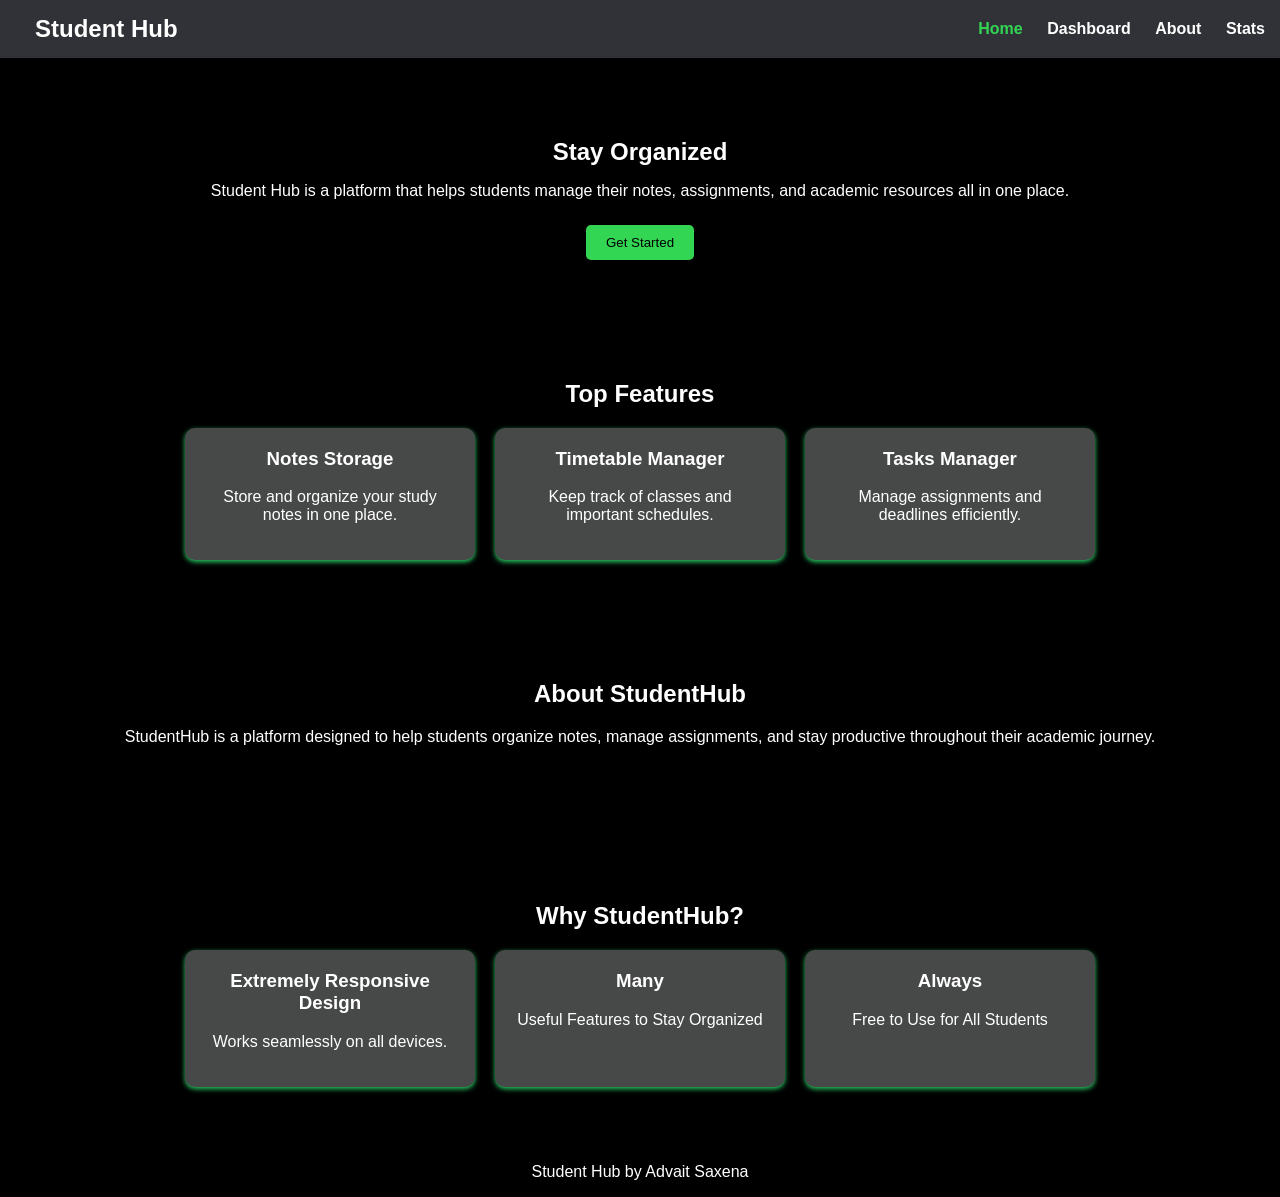
==== index.html @ 5662282b "updated navbar created a dashboard html and linked with navbar" ====
<!DOCTYPE html>
<html>
<head>
    <meta charset="UTF-8">
    <meta name="viewport" content="width=device-width, initial-scale=1.0">
    <link rel="stylesheet" href="style.css">
    <title>Student Hub</title>
</head>
<body>
<nav>
    <h1><a href="index.html">Student Hub</a></h1>
    <div>
        <a href="index.html" class = "Active">Home</a>
        <a href="dashboard.html">Dashboard</a>
        <a href="#about">About</a>
        <a href="#stats">Stats</a>
    </div>
</nav>
<section class="hero">
    <h1>Stay Organized</h1>
    <p>
        Student Hub is a platform that helps students manage their notes, assignments,
        and academic resources all in one place.
    </p>
    <button>Get Started</button>

</section>
    <section class="features">
    <h2>Top Features</h2>
    <div class="feature-container">
        <div class="card">
            <h3>Notes Storage</h3>
            <p>Store and organize your study notes in one place.</p>
        </div>
        <div class="card">
            <h3>Timetable Manager</h3>
            <p>Keep track of classes and important schedules.</p>
        </div>
        <div class="card">
            <h3>Tasks Manager</h3>
            <p>Manage assignments and deadlines efficiently.</p>
        </div>
    </div>
</section>
<section class="about" id="about">
    <h2>About StudentHub</h2>
    <p>
        StudentHub is a platform designed to help students organize
        notes, manage assignments, and stay productive throughout
        their academic journey.
    </p>
</section>
<section class="stats" id="stats">
    <h2>Why StudentHub?</h2>
    <div class="feature-container">
        <div class="card">
            <h3>Extremely Responsive Design</h3>
            <p>Works seamlessly on all devices.</p>
        </div>
        <div class="card">
            <h3>Many</h3>
            <p>Useful Features to Stay Organized</p>
        </div>
        <div class="card">
            <h3>Always</h3>
            <p>Free to Use for All Students</p>
        </div>
    </div>
</section>
<footer>
    <p>Student Hub by Advait Saxena</p>
</footer>
</body>
</html>
---- style.css ----
html{
    scroll-behavior: smooth;
}
nav{
    background-color: rgb(49, 50, 56);
    padding: 15px;

    display: flex;
    justify-content: space-between;
    align-items: center;
}
nav a{
    text-decoration: none;
    margin-left: 20px;
    color: rgb(255, 255, 255);
    font-weight: bold;
}
nav h1{
    margin: 0;
}
nav a.Active{
    color: rgb(50, 214, 83);
}

body{
    margin: 0;
    font-family: Arial, sans-serif;
    color: white;
    background-color: #000000;
}

.hero{
    text-align: center;
    padding: 60px;
}

.hero h1{
    margin-bottom: 10px;
}
.hero p{
    margin-bottom: 25px;
}
.hero h1{
    margin-bottom: 10px;
}
.hero button{
    padding: 10px 20px;
    border: none;
    background-color: rgb(50, 214, 83);

    border-radius: 5px;
}
.features{
    text-align: center;
    padding: 40px;
}
.feature-container{
    display: flex;
    justify-content: center;
    gap: 20px;
}

.card{
    background-color: rgb(71, 73, 72);
    padding: 20px;
    width: 250px;
    border-radius: 10px;
    box-shadow: 0px 2px 5px rgb(41, 203, 101);
    cursor: pointer;
    transition: transform 0.3s ease;
}
.card:hover{
    transform: scale(1.05);
    transition: transform 0.3s ease;
}

.card h3{
    margin-top: 0;
}

.about{
    text-align: center;
    padding: 60px;
}
.stats{
    text-align: center;
    padding: 60px;
}
footer{
    text-align: center;
    padding: 0px;
    background-color: rgb(0, 0, 0);
}
@media (max-width: 768px){
    .feature-container{
        flex-direction: column;
        align-items: center;
    }
}
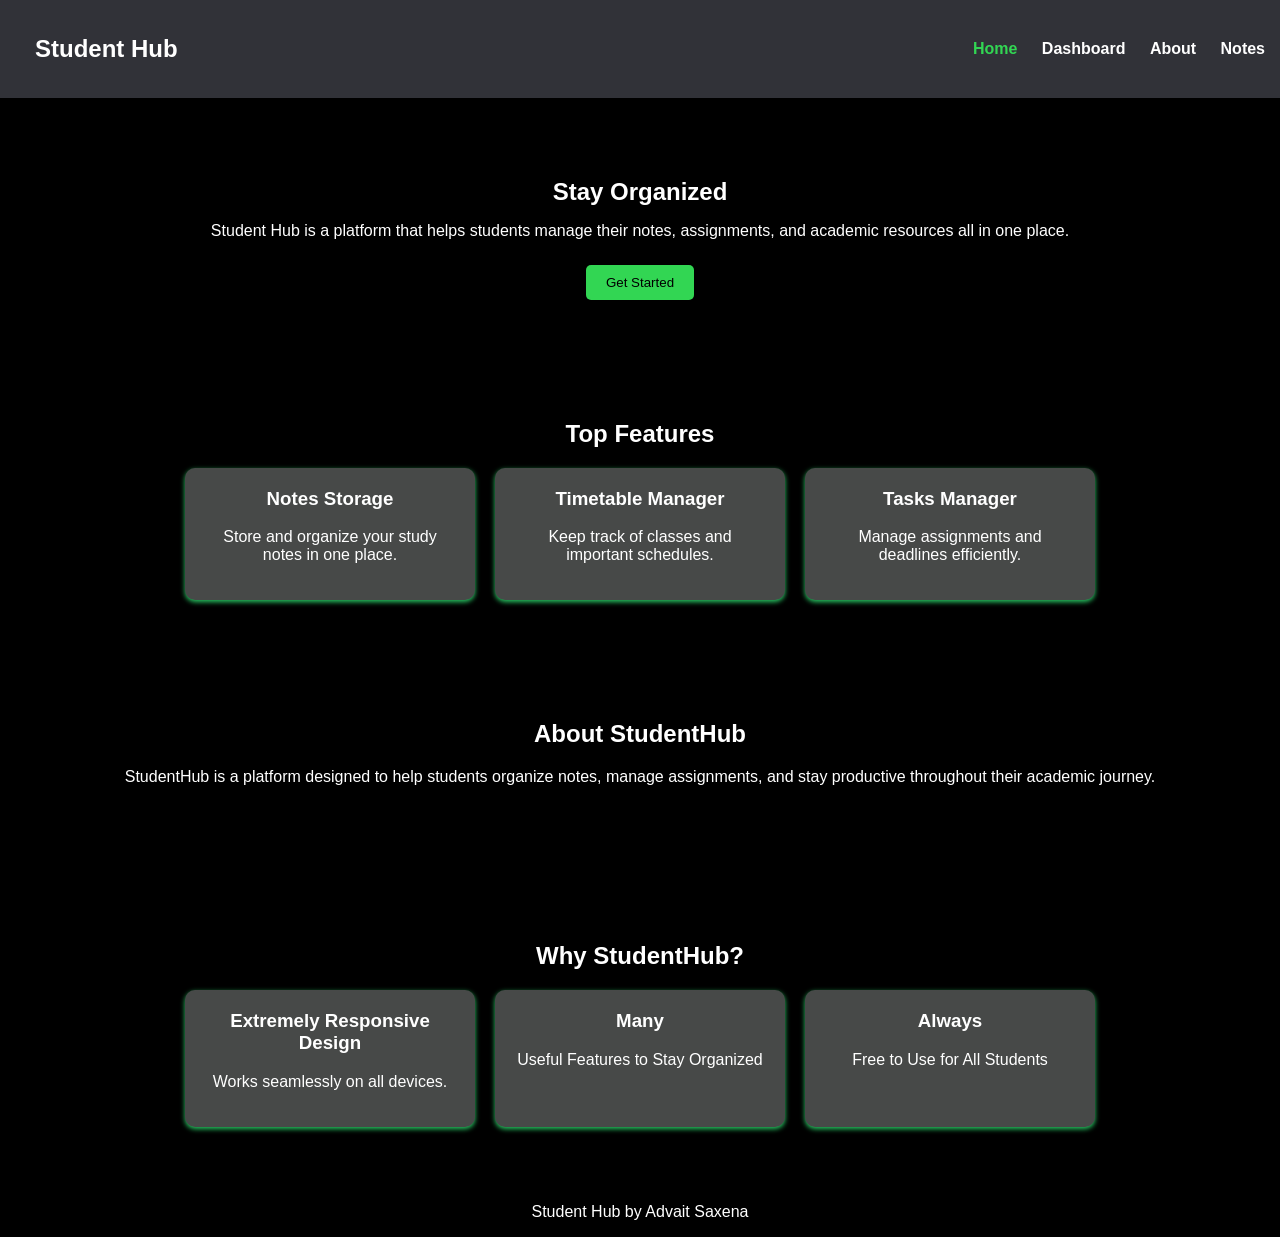
==== commit a832d438: "added and connected notes html to navbar" ====
--- a/index.html
+++ b/index.html
@@ -8,12 +8,12 @@
 </head>
 <body>
 <nav>
-    <h1><a href="index.html">Student Hub</a></h1>
+    <h2><a href="index.html">Student Hub</a></h2>
     <div>
         <a href="index.html" class = "Active">Home</a>
         <a href="dashboard.html">Dashboard</a>
         <a href="#about">About</a>
-        <a href="#stats">Stats</a>
+        <a href="notes.html">Notes</a>
     </div>
 </nav>
 <section class="hero">
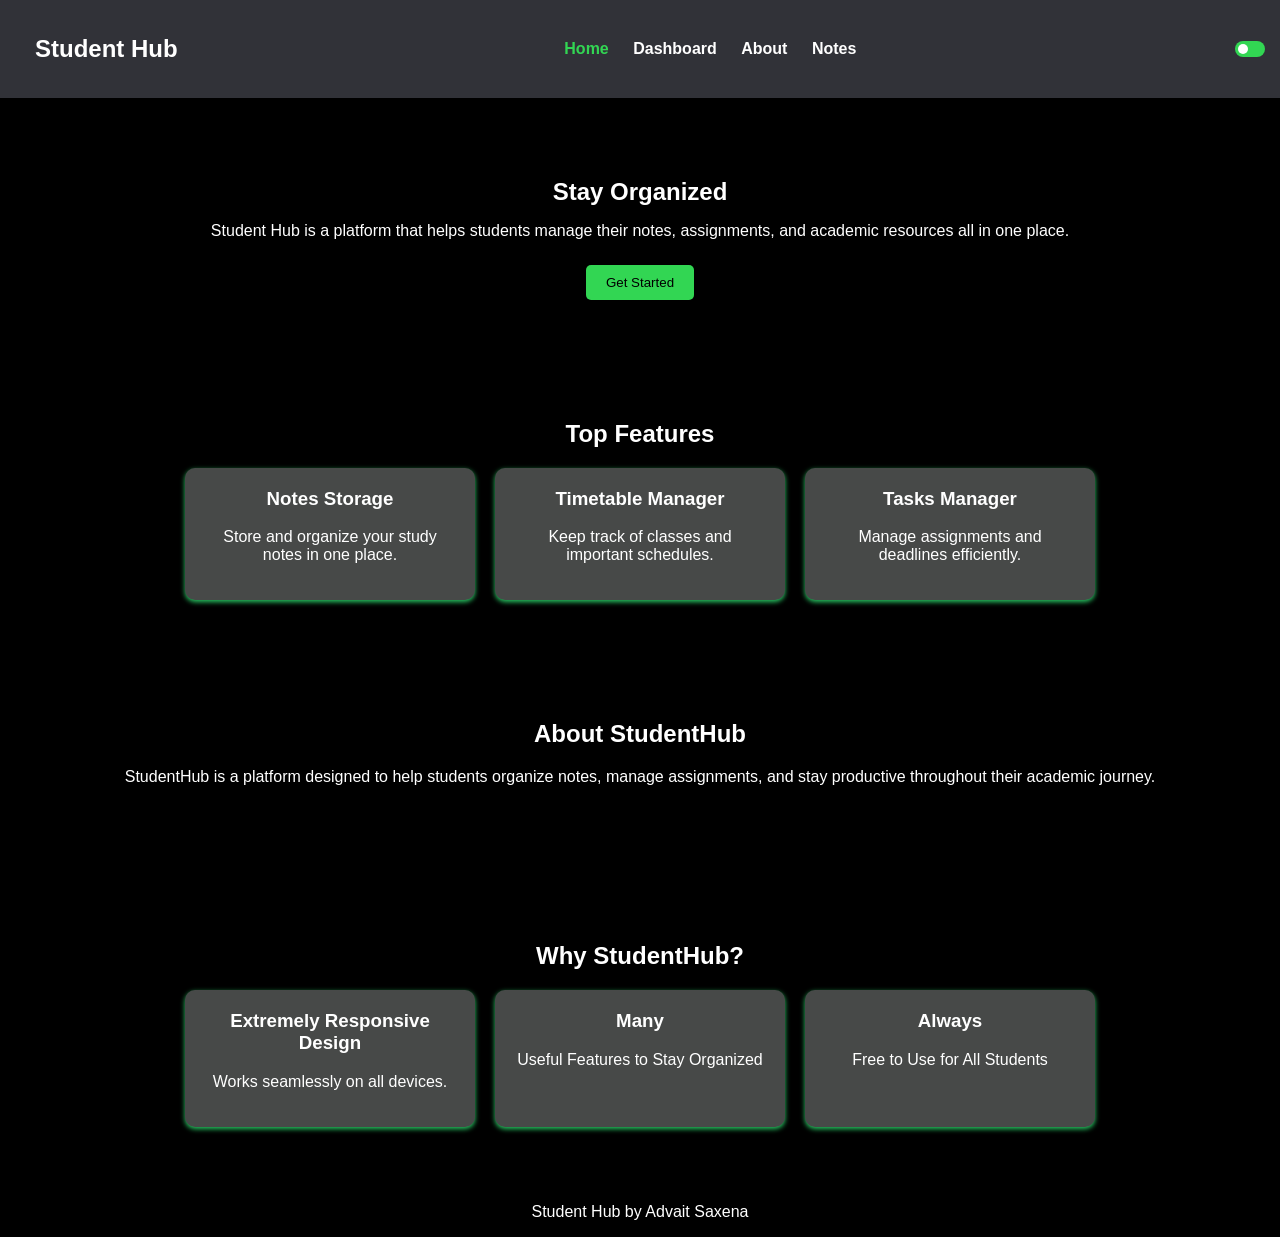
==== commit d769911b: "added a theme chnage button using local storage to store theme data" ====
--- a/index.html
+++ b/index.html
@@ -15,6 +15,9 @@
         <a href="#about">About</a>
         <a href="notes.html">Notes</a>
     </div>
+    <div class="theme-switch">
+    <div class="switch-knob"></div>
+</div>
 </nav>
 <section class="hero">
     <h1>Stay Organized</h1>
@@ -70,5 +73,6 @@
 <footer>
     <p>Student Hub by Advait Saxena</p>
 </footer>
+<script src="script.js"></script>
 </body>
 </html>
--- a/style.css
+++ b/style.css
@@ -60,7 +60,10 @@
     justify-content: center;
     gap: 20px;
 }
-
+.light-mode{
+    background-color:white;
+    color:black;
+}
 .card{
     background-color: rgb(71, 73, 72);
     padding: 20px;
@@ -74,7 +77,21 @@
     transform: scale(1.05);
     transition: transform 0.3s ease;
 }
+.card button{
+    background-color: rgb(50, 214, 83);
+    color: white;
+    border: none;
+    padding: 10px 16px;
+    border-radius: 5px;
+    cursor: pointer;
+    font-weight: bold;
+    transition: 0.3s ease;
+}
 
+.card button:hover{
+    background-color: rgb(40, 180, 70);
+    transform: scale(1.05);
+}
 .card h3{
     margin-top: 0;
 }
@@ -92,6 +109,66 @@
     padding: 0px;
     background-color: rgb(0, 0, 0);
 }
+.search-section{
+    text-align: center;
+    margin: 20px 0;
+}
+
+.search-bar{
+    width: 60%;
+    max-width: 500px;
+    padding: 12px 16px;
+
+    background-color: rgb(71, 73, 72);
+
+    border: 2px solid rgb(50, 214, 83);
+
+    border-radius: 8px;
+
+    color: white;
+
+    font-size: 16px;
+}
+.theme-switch{
+    width: 30px;
+    height: 16px;
+
+    background-color: rgb(50, 214, 83);
+
+    border-radius: 20px;
+
+    position: relative;
+
+    cursor: pointer;
+
+    margin-left: 12px;
+
+    transition: all 0.3s ease;
+}
+
+.switch-knob{
+    width: 10px;
+    height: 10px;
+
+    background-color: white;
+
+    border-radius: 50%;
+
+    position: absolute;
+
+    top: 3px;
+    left: 3px;
+
+    transition: all 0.3s ease;
+}
+
+.switch-knob.active{
+    transform: translateX(14px);
+}
+
+.theme-switch:hover{
+    box-shadow: 0 0 6px rgba(50,214,83,0.6);
+}
 @media (max-width: 768px){
     .feature-container{
         flex-direction: column;
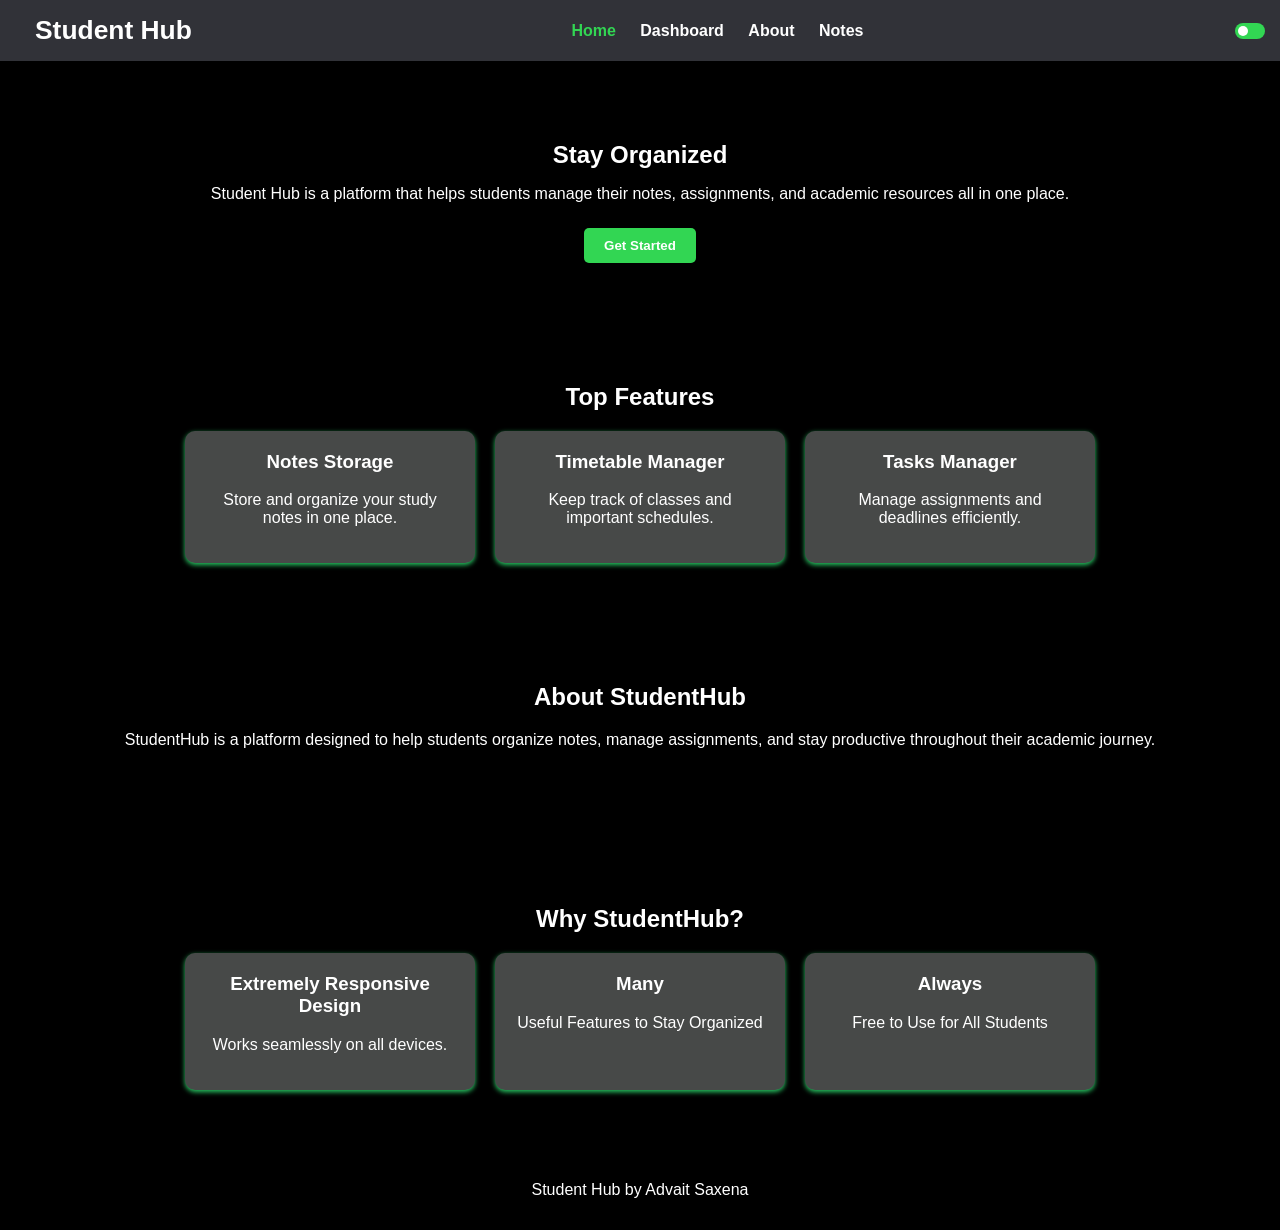
==== commit 60ad99ea: "made the search bar in notes working made style css better and a few theme color scheme changes" ====
--- a/index.html
+++ b/index.html
@@ -8,7 +8,7 @@
 </head>
 <body>
 <nav>
-    <h2><a href="index.html">Student Hub</a></h2>
+    <h2><a href="index.html" class="nav-brand">Student Hub</a></h2>
     <div>
         <a href="index.html" class = "Active">Home</a>
         <a href="dashboard.html">Dashboard</a>
@@ -25,7 +25,7 @@
         Student Hub is a platform that helps students manage their notes, assignments,
         and academic resources all in one place.
     </p>
-    <button>Get Started</button>
+    <button onclick="window.location.href='dashboard.html'">Get Started</button>
 
 </section>
     <section class="features">
@@ -75,4 +75,4 @@
 </footer>
 <script src="script.js"></script>
 </body>
-</html>
+</html>
--- a/style.css
+++ b/style.css
@@ -1,9 +1,29 @@
+:root{
+    --bg-color: #000000;
+    --text-color: white;
+    --nav-color: rgb(49,50,56);
+    --nav-link-color: rgb(255,255,255);
+    --card-color: rgb(71,73,72);
+    --accent-color: rgb(50,214,83);
+    --footer-color: rgb(0,0,0);
+    --footer-text: white;
+    --search-bar-bg: rgb(71,73,72);
+    --search-bar-text: white;
+}
 
 html{
     scroll-behavior: smooth;
 }
+body,
+nav,
+.card,
+.search-bar,
+footer,
+button{
+    transition: all 0.3s ease;
+}
 nav{
-    background-color: rgb(49, 50, 56);
+    background-color: var(--nav-color);
     padding: 15px;
 
     display: flex;
@@ -13,11 +33,19 @@
 nav a{
     text-decoration: none;
     margin-left: 20px;
-    color: rgb(255, 255, 255);
+    color: var(--nav-link-color);
     font-weight: bold;
 }
 nav h1{
     margin: 0;
+}
+nav h2{
+    margin: 0;
+    color: var(--nav-link-color);
+}
+nav a.nav-brand{
+    color: var(--nav-link-color);
+    font-size: 1.1em;
 }
 nav a.Active{
     color: rgb(50, 214, 83);
@@ -26,8 +54,8 @@
 body{
     margin: 0;
     font-family: Arial, sans-serif;
-    color: white;
-    background-color: #000000;
+    color: var(--text-color);
+    background-color: var(--bg-color);
 }
 
 .hero{
@@ -40,16 +68,15 @@
 }
 .hero p{
     margin-bottom: 25px;
-}
-.hero h1{
-    margin-bottom: 10px;
 }
 .hero button{
     padding: 10px 20px;
     border: none;
-    background-color: rgb(50, 214, 83);
-
+    background-color: var(--accent-color);
     border-radius: 5px;
+    cursor: pointer;
+    font-weight: bold;
+    color: white;
 }
 .features{
     text-align: center;
@@ -61,11 +88,18 @@
     gap: 20px;
 }
 .light-mode{
-    background-color:white;
-    color:black;
+    --bg-color: white;
+    --text-color: black;
+    --nav-color: #f5f5f5;
+    --nav-link-color: #222;
+    --card-color: white;
+    --footer-color: #d8d8d8;
+    --footer-text: #222;
+    --search-bar-bg: white;
+    --search-bar-text: black;
 }
 .card{
-    background-color: rgb(71, 73, 72);
+    background-color: var(--card-color);
     padding: 20px;
     width: 250px;
     border-radius: 10px;
@@ -106,8 +140,9 @@
 }
 footer{
     text-align: center;
-    padding: 0px;
-    background-color: rgb(0, 0, 0);
+    padding: 15px 0;
+    background-color: var(--footer-color);
+    color: var(--footer-text);
 }
 .search-section{
     text-align: center;
@@ -118,16 +153,15 @@
     width: 60%;
     max-width: 500px;
     padding: 12px 16px;
-
-    background-color: rgb(71, 73, 72);
-
-    border: 2px solid rgb(50, 214, 83);
-
+    background-color: var(--search-bar-bg);
+    border: 2px solid var(--accent-color);
     border-radius: 8px;
-
-    color: white;
-
+    color: var(--search-bar-text);
     font-size: 16px;
+    transition: all 0.3s ease;
+}
+.search-bar::placeholder{
+    color: #999;
 }
 .theme-switch{
     width: 30px;
@@ -174,5 +208,24 @@
         flex-direction: column;
         align-items: center;
     }
-}
-
+    nav div:first-of-type{
+        display: none;
+    }
+    nav{
+        flex-wrap: wrap;
+        gap: 10px;
+    }
+}
+.note-card{
+    transition: opacity 0.3s ease, transform 0.3s ease;
+}
+.note-card.hidden{
+    display: none;
+}
+.no-results{
+    display: none;
+    text-align: center;
+    color: #999;
+    margin-top: 30px;
+    font-size: 16px;
+}
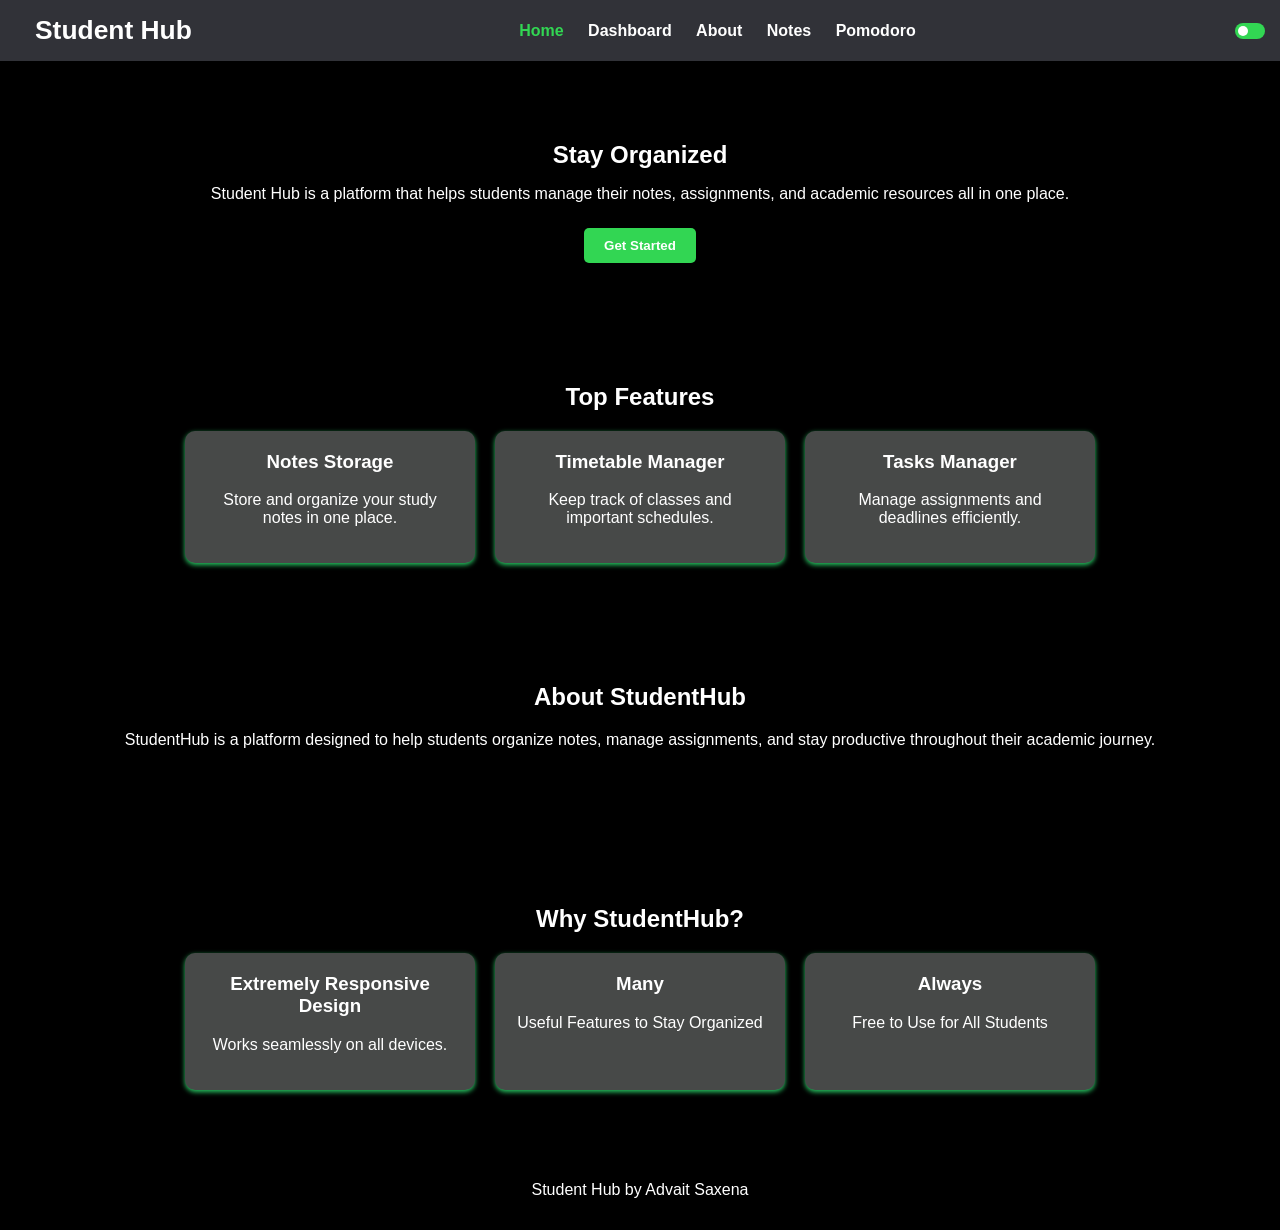
==== commit a793d7d0: "removeed emojis and useless comments also added a pomodoro html file and a wokring timer in it" ====
--- a/index.html
+++ b/index.html
@@ -9,15 +9,21 @@
 <body>
 <nav>
     <h2><a href="index.html" class="nav-brand">Student Hub</a></h2>
-    <div>
-        <a href="index.html" class = "Active">Home</a>
+    <div class="nav-links">
+        <a href="index.html" class="Active">Home</a>
         <a href="dashboard.html">Dashboard</a>
         <a href="#about">About</a>
         <a href="notes.html">Notes</a>
+        <a href="pomodoro.html">Pomodoro</a>
     </div>
-    <div class="theme-switch">
-    <div class="switch-knob"></div>
-</div>
+    <div class="nav-right">
+        <div class="theme-switch">
+            <div class="switch-knob"></div>
+        </div>
+        <button class="hamburger" id="hamburger" aria-label="Toggle menu">
+            <span></span><span></span><span></span>
+        </button>
+    </div>
 </nav>
 <section class="hero">
     <h1>Stay Organized</h1>
@@ -73,6 +79,6 @@
 <footer>
     <p>Student Hub by Advait Saxena</p>
 </footer>
+<button id="scrollTopBtn" aria-label="Scroll to top">&#8679;</button>
 <script src="script.js"></script>
-</body>
-</html>+</body>
--- a/style.css
+++ b/style.css
@@ -14,6 +14,7 @@
 html{
     scroll-behavior: smooth;
 }
+
 body,
 nav,
 .card,
@@ -22,31 +23,36 @@
 button{
     transition: all 0.3s ease;
 }
+
 nav{
     background-color: var(--nav-color);
     padding: 15px;
-
     display: flex;
     justify-content: space-between;
     align-items: center;
 }
+
 nav a{
     text-decoration: none;
     margin-left: 20px;
     color: var(--nav-link-color);
     font-weight: bold;
 }
+
 nav h1{
     margin: 0;
 }
+
 nav h2{
     margin: 0;
     color: var(--nav-link-color);
 }
+
 nav a.nav-brand{
     color: var(--nav-link-color);
     font-size: 1.1em;
 }
+
 nav a.Active{
     color: rgb(50, 214, 83);
 }
@@ -66,9 +72,11 @@
 .hero h1{
     margin-bottom: 10px;
 }
+
 .hero p{
     margin-bottom: 25px;
 }
+
 .hero button{
     padding: 10px 20px;
     border: none;
@@ -78,15 +86,18 @@
     font-weight: bold;
     color: white;
 }
+
 .features{
     text-align: center;
     padding: 40px;
 }
+
 .feature-container{
     display: flex;
     justify-content: center;
     gap: 20px;
 }
+
 .light-mode{
     --bg-color: white;
     --text-color: black;
@@ -98,6 +109,7 @@
     --search-bar-bg: white;
     --search-bar-text: black;
 }
+
 .card{
     background-color: var(--card-color);
     padding: 20px;
@@ -107,10 +119,12 @@
     cursor: pointer;
     transition: transform 0.3s ease;
 }
+
 .card:hover{
     transform: scale(1.05);
     transition: transform 0.3s ease;
 }
+
 .card button{
     background-color: rgb(50, 214, 83);
     color: white;
@@ -126,6 +140,7 @@
     background-color: rgb(40, 180, 70);
     transform: scale(1.05);
 }
+
 .card h3{
     margin-top: 0;
 }
@@ -134,16 +149,19 @@
     text-align: center;
     padding: 60px;
 }
+
 .stats{
     text-align: center;
     padding: 60px;
 }
+
 footer{
     text-align: center;
     padding: 15px 0;
     background-color: var(--footer-color);
     color: var(--footer-text);
 }
+
 .search-section{
     text-align: center;
     margin: 20px 0;
@@ -160,39 +178,30 @@
     font-size: 16px;
     transition: all 0.3s ease;
 }
+
 .search-bar::placeholder{
     color: #999;
 }
+
 .theme-switch{
     width: 30px;
     height: 16px;
-
     background-color: rgb(50, 214, 83);
-
     border-radius: 20px;
-
     position: relative;
-
-    cursor: pointer;
-
+    cursor: pointer;
     margin-left: 12px;
-
     transition: all 0.3s ease;
 }
 
 .switch-knob{
     width: 10px;
     height: 10px;
-
     background-color: white;
-
     border-radius: 50%;
-
     position: absolute;
-
     top: 3px;
     left: 3px;
-
     transition: all 0.3s ease;
 }
 
@@ -203,29 +212,433 @@
 .theme-switch:hover{
     box-shadow: 0 0 6px rgba(50,214,83,0.6);
 }
+
+.task-manager{
+    text-align: center;
+    padding: 40px;
+}
+
+.task-input-container{
+    margin: 20px 0;
+    display: flex;
+    justify-content: center;
+    align-items: center;
+    gap: 8px;
+    flex-wrap: wrap;
+}
+
+#taskInput{
+    padding: 10px;
+    width: 300px;
+    border: 2px solid rgb(50,214,83);
+    border-radius: 5px;
+    background-color: var(--card-color);
+    color: var(--text-color);
+}
+
+#taskList{
+    list-style: none;
+    padding: 0;
+}
+
+.task-item{
+    display: flex;
+    align-items: center;
+    gap: 10px;
+    margin: 12px 0;
+    justify-content: center;
+}
+
+.completed-heading{
+    list-style: none;
+    margin-top: 16px;
+}
+
+.completed-heading h3{
+    margin: 0;
+}
+
+.completed-task{
+    text-decoration: line-through;
+    color: rgb(140,140,140);
+    margin: 10px 0;
+    list-style: none;
+}
+
+#addTaskBtn{
+    background-color: rgb(50,214,83);
+    color: white;
+    border: none;
+    padding: 10px 18px;
+    border-radius: 6px;
+    cursor: pointer;
+    font-weight: bold;
+    margin-left: 10px;
+    transition: 0.3s;
+}
+
+#addTaskBtn:hover{
+    background-color: rgb(40,180,70);
+    transform: translateY(-2px);
+}
+
+#clearHistoryBtn{
+    background-color: rgb(71,73,72);
+    color: white;
+    border: 1px solid rgb(50,214,83);
+    padding: 8px 14px;
+    border-radius: 5px;
+    cursor: pointer;
+    margin-top: 15px;
+    transition: 0.3s;
+}
+
+#clearHistoryBtn:hover{
+    background-color: rgb(50,214,83);
+    color: black;
+}
+
+.task-delete{
+    background: none;
+    border: none;
+    color: #e05252;
+    font-size: 16px;
+    cursor: pointer;
+    padding: 0 4px;
+    line-height: 1;
+    transition: transform 0.2s ease;
+    margin-left: auto;
+}
+
+.task-delete:hover{
+    transform: scale(1.3);
+}
+
+.priority-select{
+    padding: 4px 8px;
+    border-radius: 5px;
+    border: 1px solid var(--accent-color);
+    background-color: var(--card-color);
+    color: var(--text-color);
+    font-size: 13px;
+    cursor: pointer;
+    margin-left: 8px;
+}
+
+.badge{
+    display: inline-block;
+    font-size: 11px;
+    font-weight: bold;
+    padding: 2px 8px;
+    border-radius: 20px;
+    margin-left: 8px;
+    text-transform: uppercase;
+    letter-spacing: 0.5px;
+}
+
+.badge-low    { background-color: #2a6e3f; color: #afffca; }
+.badge-medium { background-color: #7a5c00; color: #ffe49a; }
+.badge-high   { background-color: #7a1f1f; color: #ffadad; }
+
+.task-empty{
+    color: #888;
+    font-size: 15px;
+    margin: 20px 0;
+    font-style: italic;
+}
+
+.nav-right{
+    display: flex;
+    align-items: center;
+    gap: 12px;
+}
+
+.hamburger{
+    display: none;
+    flex-direction: column;
+    justify-content: center;
+    gap: 5px;
+    background: none;
+    border: none;
+    cursor: pointer;
+    padding: 4px;
+}
+
+.hamburger span{
+    display: block;
+    width: 22px;
+    height: 2px;
+    background-color: var(--nav-link-color);
+    border-radius: 2px;
+    transition: all 0.3s ease;
+}
+
+.hamburger.open span:nth-child(1){ transform: translateY(7px) rotate(45deg); }
+.hamburger.open span:nth-child(2){ opacity: 0; }
+.hamburger.open span:nth-child(3){ transform: translateY(-7px) rotate(-45deg); }
+
 @media (max-width: 768px){
     .feature-container{
         flex-direction: column;
         align-items: center;
     }
-    nav div:first-of-type{
+    .hamburger{
+        display: flex;
+    }
+    .nav-links{
         display: none;
+        flex-direction: column;
+        width: 100%;
+        padding: 10px 0;
+        gap: 0;
+    }
+    .nav-links.open{
+        display: flex;
+    }
+    .nav-links a{
+        margin-left: 0;
+        text-align: center;
+        padding: 10px 0;
+        border-bottom: 1px solid rgba(128,128,128,0.2);
     }
     nav{
         flex-wrap: wrap;
         gap: 10px;
     }
 }
+
+#scrollTopBtn{
+    position: fixed;
+    bottom: 30px;
+    right: 30px;
+    background-color: var(--accent-color);
+    color: white;
+    border: none;
+    border-radius: 50%;
+    width: 44px;
+    height: 44px;
+    font-size: 22px;
+    cursor: pointer;
+    opacity: 0;
+    pointer-events: none;
+    transition: opacity 0.3s ease, transform 0.3s ease;
+    box-shadow: 0 2px 8px rgba(0,0,0,0.4);
+    z-index: 999;
+    line-height: 1;
+}
+
+#scrollTopBtn.visible{
+    opacity: 1;
+    pointer-events: auto;
+}
+
+#scrollTopBtn:hover{
+    transform: translateY(-3px);
+}
+
 .note-card{
     transition: opacity 0.3s ease, transform 0.3s ease;
 }
+
 .note-card.hidden{
     display: none;
 }
+
 .no-results{
     display: none;
     text-align: center;
     color: #999;
     margin-top: 30px;
     font-size: 16px;
-}+}
+
+.pomodoro-section{
+    text-align: center;
+    padding: 20px 40px 60px;
+    max-width: 500px;
+    margin: 0 auto;
+}
+
+.pomo-tabs{
+    display: flex;
+    justify-content: center;
+    gap: 12px;
+    margin-bottom: 30px;
+}
+
+.pomo-tab{
+    padding: 8px 24px;
+    border-radius: 20px;
+    border: 2px solid var(--accent-color);
+    background: none;
+    color: var(--text-color);
+    font-weight: bold;
+    cursor: pointer;
+    transition: all 0.3s ease;
+    font-size: 14px;
+}
+
+.pomo-tab.active{
+    background-color: var(--accent-color);
+    color: white;
+}
+
+.pomo-tab:hover:not(.active){
+    background-color: rgba(50,214,83,0.15);
+}
+
+.pomo-ring-wrapper{
+    position: relative;
+    width: 200px;
+    height: 200px;
+    margin: 0 auto 30px;
+}
+
+.pomo-ring{
+    width: 200px;
+    height: 200px;
+    transform: rotate(-90deg);
+}
+
+.pomo-ring-bg{
+    fill: none;
+    stroke: var(--card-color);
+    stroke-width: 12;
+}
+
+.pomo-ring-fill{
+    fill: none;
+    stroke: var(--accent-color);
+    stroke-width: 12;
+    stroke-linecap: round;
+    stroke-dasharray: 553;
+    stroke-dashoffset: 0;
+    transition: stroke-dashoffset 1s linear, stroke 0.4s ease;
+}
+
+.pomo-ring-fill.break-mode{
+    stroke: #5bc4f5;
+}
+
+.pomo-time-display{
+    position: absolute;
+    top: 50%;
+    left: 50%;
+    transform: translate(-50%, -50%);
+    font-size: 2.6rem;
+    font-weight: bold;
+    color: var(--text-color);
+    letter-spacing: 2px;
+    font-family: monospace;
+}
+
+.pomo-controls{
+    display: flex;
+    justify-content: center;
+    gap: 12px;
+    margin-bottom: 30px;
+    flex-wrap: wrap;
+}
+
+.pomo-btn{
+    padding: 10px 28px;
+    border: none;
+    border-radius: 6px;
+    background-color: var(--accent-color);
+    color: white;
+    font-weight: bold;
+    font-size: 15px;
+    cursor: pointer;
+    transition: 0.3s ease;
+}
+
+.pomo-btn:hover:not(:disabled){
+    background-color: rgb(40,180,70);
+    transform: translateY(-2px);
+}
+
+.pomo-btn:disabled{
+    opacity: 0.4;
+    cursor: not-allowed;
+}
+
+.pomo-btn-secondary{
+    background-color: var(--card-color);
+    color: var(--text-color);
+    border: 1px solid var(--accent-color);
+}
+
+.pomo-btn-secondary:hover:not(:disabled){
+    background-color: var(--accent-color);
+    color: white;
+}
+
+.pomo-sessions{
+    margin-bottom: 30px;
+}
+
+.pomo-sessions p{
+    font-size: 16px;
+    margin-bottom: 8px;
+}
+
+#pomoResetSessions{
+    background: none;
+    border: 1px solid #888;
+    color: #888;
+    padding: 5px 14px;
+    border-radius: 5px;
+    cursor: pointer;
+    font-size: 13px;
+    transition: 0.3s;
+}
+
+#pomoResetSessions:hover{
+    border-color: var(--accent-color);
+    color: var(--accent-color);
+}
+
+.pomo-history{
+    text-align: left;
+    background-color: var(--card-color);
+    border-radius: 10px;
+    padding: 16px 20px;
+    box-shadow: 0 2px 5px rgba(41,203,101,0.3);
+}
+
+.pomo-history h3{
+    margin-top: 0;
+    text-align: center;
+    color: var(--accent-color);
+}
+
+#pomoHistoryList{
+    list-style: none;
+    padding: 0;
+    margin: 0;
+    max-height: 200px;
+    overflow-y: auto;
+}
+
+.pomo-history-item{
+    display: flex;
+    justify-content: space-between;
+    align-items: center;
+    padding: 8px 4px;
+    border-bottom: 1px solid rgba(128,128,128,0.2);
+    font-size: 14px;
+}
+
+.pomo-history-item:last-child{
+    border-bottom: none;
+}
+
+.pomo-history-badge{
+    font-size: 11px;
+    font-weight: bold;
+    padding: 2px 10px;
+    border-radius: 20px;
+}
+
+.pomo-badge-focus { background-color: #2a6e3f; color: #afffca; }
+.pomo-badge-break { background-color: #1a4a6e; color: #aaddff; }
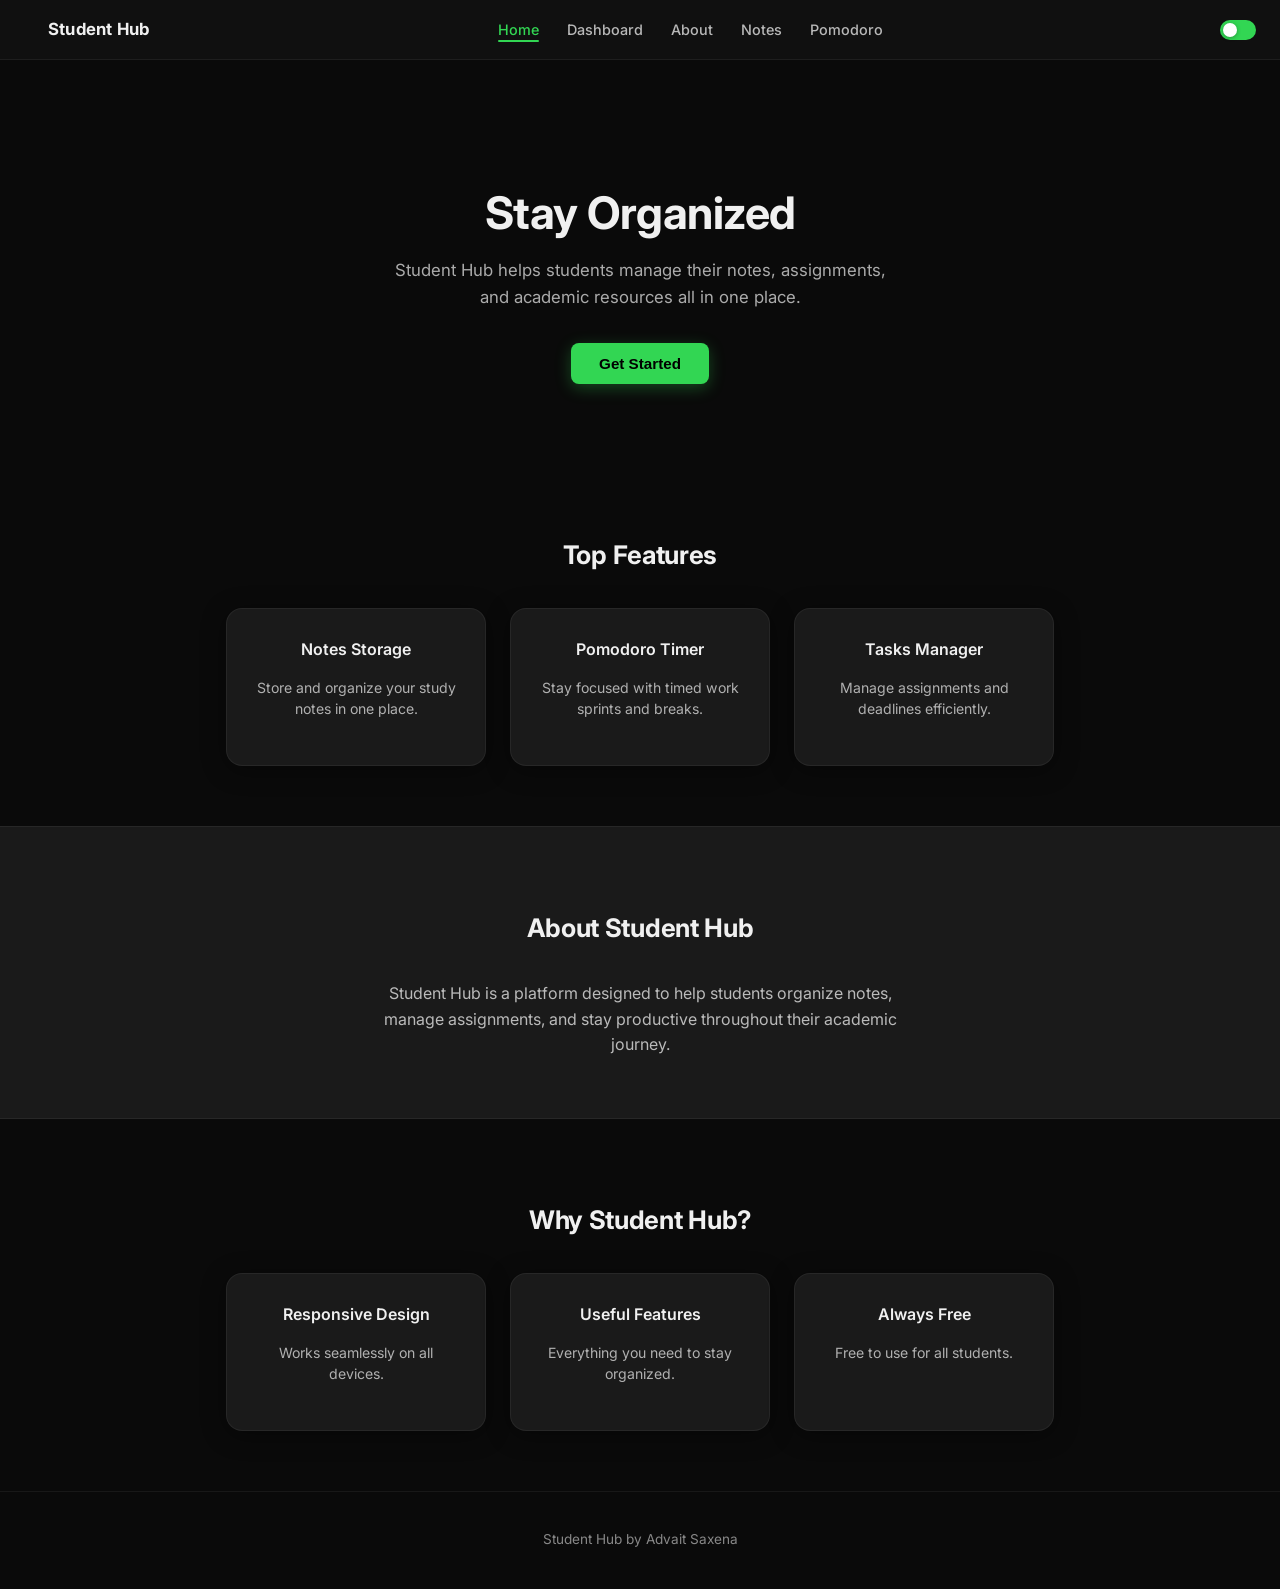
==== commit 7ca56525: "addded transition effects and better hover effects" ====
--- a/index.html
+++ b/index.html
@@ -28,13 +28,12 @@
 <section class="hero">
     <h1>Stay Organized</h1>
     <p>
-        Student Hub is a platform that helps students manage their notes, assignments,
+        Student Hub helps students manage their notes, assignments,
         and academic resources all in one place.
     </p>
     <button onclick="window.location.href='dashboard.html'">Get Started</button>
-
 </section>
-    <section class="features">
+<section class="features">
     <h2>Top Features</h2>
     <div class="feature-container">
         <div class="card">
@@ -42,8 +41,8 @@
             <p>Store and organize your study notes in one place.</p>
         </div>
         <div class="card">
-            <h3>Timetable Manager</h3>
-            <p>Keep track of classes and important schedules.</p>
+            <h3>Pomodoro Timer</h3>
+            <p>Stay focused with timed work sprints and breaks.</p>
         </div>
         <div class="card">
             <h3>Tasks Manager</h3>
@@ -52,27 +51,27 @@
     </div>
 </section>
 <section class="about" id="about">
-    <h2>About StudentHub</h2>
+    <h2>About Student Hub</h2>
     <p>
-        StudentHub is a platform designed to help students organize
+        Student Hub is a platform designed to help students organize
         notes, manage assignments, and stay productive throughout
         their academic journey.
     </p>
 </section>
 <section class="stats" id="stats">
-    <h2>Why StudentHub?</h2>
+    <h2>Why Student Hub?</h2>
     <div class="feature-container">
         <div class="card">
-            <h3>Extremely Responsive Design</h3>
+            <h3>Responsive Design</h3>
             <p>Works seamlessly on all devices.</p>
         </div>
         <div class="card">
-            <h3>Many</h3>
-            <p>Useful Features to Stay Organized</p>
+            <h3>Useful Features</h3>
+            <p>Everything you need to stay organized.</p>
         </div>
         <div class="card">
-            <h3>Always</h3>
-            <p>Free to Use for All Students</p>
+            <h3>Always Free</h3>
+            <p>Free to use for all students.</p>
         </div>
     </div>
 </section>
@@ -81,4 +80,5 @@
 </footer>
 <button id="scrollTopBtn" aria-label="Scroll to top">&#8679;</button>
 <script src="script.js"></script>
-</body>+</body>
+</html>
--- a/style.css
+++ b/style.css
@@ -1,356 +1,576 @@
+@import url('https://fonts.googleapis.com/css2?family=Inter:wght@400;500;600;700&display=swap');
+
 :root{
-    --bg-color: #000000;
-    --text-color: white;
-    --nav-color: rgb(49,50,56);
-    --nav-link-color: rgb(255,255,255);
-    --card-color: rgb(71,73,72);
+    --bg-color: #0a0a0a;
+    --text-color: #f0f0f0;
+    --nav-color: rgba(18, 18, 18, 0.92);
+    --nav-link-color: #f0f0f0;
+    --card-color: #1a1a1a;
+    --card-border: rgba(255,255,255,0.06);
     --accent-color: rgb(50,214,83);
-    --footer-color: rgb(0,0,0);
-    --footer-text: white;
-    --search-bar-bg: rgb(71,73,72);
-    --search-bar-text: white;
+    --accent-dim: rgba(50,214,83,0.12);
+    --footer-color: #0a0a0a;
+    --footer-text: #888;
+    --search-bar-bg: #1a1a1a;
+    --search-bar-text: #f0f0f0;
+    --input-border: rgba(50,214,83,0.5);
+    --shadow-card: 0 4px 24px rgba(0,0,0,0.4);
+    --shadow-glow: 0 0 0 3px rgba(50,214,83,0.15);
+}
+
+.light-mode{
+    --bg-color: #f7f8fa;
+    --text-color: #111;
+    --nav-color: rgba(255,255,255,0.95);
+    --nav-link-color: #222;
+    --card-color: #ffffff;
+    --card-border: rgba(0,0,0,0.07);
+    --footer-color: #eaeaea;
+    --footer-text: #666;
+    --search-bar-bg: #ffffff;
+    --search-bar-text: #111;
+    --input-border: rgba(50,214,83,0.6);
+    --shadow-card: 0 4px 24px rgba(0,0,0,0.08);
+    --shadow-glow: 0 0 0 3px rgba(50,214,83,0.2);
+}
+
+*{
+    box-sizing: border-box;
 }
 
 html{
     scroll-behavior: smooth;
 }
 
-body,
-nav,
-.card,
-.search-bar,
-footer,
-button{
-    transition: all 0.3s ease;
+body{
+    margin: 0;
+    font-family: 'Inter', Arial, sans-serif;
+    color: var(--text-color);
+    background-color: var(--bg-color);
+    transition: background-color 0.4s ease, color 0.4s ease;
+    line-height: 1.6;
+}
+
+@keyframes fadeInUp{
+    from{
+        opacity: 0;
+        transform: translateY(24px);
+    }
+    to{
+        opacity: 1;
+        transform: translateY(0);
+    }
+}
+
+@keyframes fadeIn{
+    from{ opacity: 0; }
+    to{ opacity: 1; }
+}
+
+@keyframes slideDown{
+    from{
+        opacity: 0;
+        transform: translateY(-10px);
+    }
+    to{
+        opacity: 1;
+        transform: translateY(0);
+    }
+}
+
+@keyframes scaleIn{
+    from{
+        opacity: 0;
+        transform: scale(0.95);
+    }
+    to{
+        opacity: 1;
+        transform: scale(1);
+    }
 }
 
 nav{
     background-color: var(--nav-color);
-    padding: 15px;
+    padding: 0 24px;
+    height: 60px;
     display: flex;
     justify-content: space-between;
     align-items: center;
-}
-
-nav a{
-    text-decoration: none;
-    margin-left: 20px;
-    color: var(--nav-link-color);
-    font-weight: bold;
-}
-
-nav h1{
-    margin: 0;
+    position: sticky;
+    top: 0;
+    z-index: 100;
+    backdrop-filter: blur(12px);
+    border-bottom: 1px solid var(--card-border);
+    transition: background-color 0.4s ease, border-color 0.4s ease;
 }
 
 nav h2{
     margin: 0;
     color: var(--nav-link-color);
+    font-size: 1.1rem;
+    font-weight: 700;
+    letter-spacing: 0.3px;
+}
+
+nav a{
+    text-decoration: none;
+    margin-left: 24px;
+    color: var(--nav-link-color);
+    font-weight: 500;
+    font-size: 0.9rem;
+    position: relative;
+    opacity: 0.75;
+    transition: opacity 0.2s ease, color 0.2s ease;
+}
+
+nav a::after{
+    content: '';
+    position: absolute;
+    bottom: -4px;
+    left: 0;
+    width: 0;
+    height: 2px;
+    background-color: var(--accent-color);
+    border-radius: 2px;
+    transition: width 0.25s ease;
+}
+
+nav a:hover{
+    opacity: 1;
+}
+
+nav a:hover::after{
+    width: 100%;
 }
 
 nav a.nav-brand{
     color: var(--nav-link-color);
-    font-size: 1.1em;
+    font-size: 1.05rem;
+    font-weight: 700;
+    opacity: 1;
+    letter-spacing: 0.2px;
+}
+
+nav a.nav-brand::after{
+    display: none;
 }
 
 nav a.Active{
-    color: rgb(50, 214, 83);
-}
-
-body{
-    margin: 0;
-    font-family: Arial, sans-serif;
-    color: var(--text-color);
-    background-color: var(--bg-color);
+    color: var(--accent-color);
+    opacity: 1;
+}
+
+nav a.Active::after{
+    width: 100%;
 }
 
 .hero{
     text-align: center;
-    padding: 60px;
+    padding: 90px 40px 70px;
+    animation: fadeInUp 0.6s ease both;
 }
 
 .hero h1{
-    margin-bottom: 10px;
+    font-size: 2.8rem;
+    font-weight: 700;
+    margin-bottom: 16px;
+    letter-spacing: -0.5px;
+    line-height: 1.2;
 }
 
 .hero p{
-    margin-bottom: 25px;
+    font-size: 1.05rem;
+    opacity: 0.7;
+    max-width: 520px;
+    margin: 0 auto 32px;
 }
 
 .hero button{
-    padding: 10px 20px;
+    padding: 12px 28px;
     border: none;
     background-color: var(--accent-color);
-    border-radius: 5px;
-    cursor: pointer;
-    font-weight: bold;
-    color: white;
+    border-radius: 8px;
+    cursor: pointer;
+    font-weight: 600;
+    font-size: 0.95rem;
+    color: #000;
+    transition: transform 0.2s ease, box-shadow 0.2s ease, background-color 0.2s ease;
+    box-shadow: 0 4px 16px rgba(50,214,83,0.3);
+}
+
+.hero button:hover{
+    transform: translateY(-2px);
+    box-shadow: 0 8px 24px rgba(50,214,83,0.4);
+    background-color: rgb(60,230,95);
 }
 
 .features{
     text-align: center;
-    padding: 40px;
+    padding: 60px 40px;
+}
+
+.features h2,
+.task-manager h2,
+.about h2,
+.stats h2,
+.pomodoro-section h2{
+    font-size: 1.6rem;
+    font-weight: 700;
+    margin-bottom: 32px;
+    letter-spacing: -0.3px;
 }
 
 .feature-container{
     display: flex;
     justify-content: center;
-    gap: 20px;
-}
-
-.light-mode{
-    --bg-color: white;
-    --text-color: black;
-    --nav-color: #f5f5f5;
-    --nav-link-color: #222;
-    --card-color: white;
-    --footer-color: #d8d8d8;
-    --footer-text: #222;
-    --search-bar-bg: white;
-    --search-bar-text: black;
+    gap: 24px;
+    flex-wrap: wrap;
 }
 
 .card{
     background-color: var(--card-color);
-    padding: 20px;
-    width: 250px;
-    border-radius: 10px;
-    box-shadow: 0px 2px 5px rgb(41, 203, 101);
-    cursor: pointer;
-    transition: transform 0.3s ease;
+    padding: 28px 24px;
+    width: 260px;
+    border-radius: 16px;
+    border: 1px solid var(--card-border);
+    box-shadow: var(--shadow-card);
+    cursor: pointer;
+    transition: transform 0.25s ease, box-shadow 0.25s ease, border-color 0.25s ease;
+    animation: scaleIn 0.4s ease both;
 }
 
 .card:hover{
-    transform: scale(1.05);
-    transition: transform 0.3s ease;
-}
-
-.card button{
-    background-color: rgb(50, 214, 83);
-    color: white;
-    border: none;
-    padding: 10px 16px;
-    border-radius: 5px;
-    cursor: pointer;
-    font-weight: bold;
-    transition: 0.3s ease;
-}
-
-.card button:hover{
-    background-color: rgb(40, 180, 70);
-    transform: scale(1.05);
+    transform: translateY(-6px);
+    box-shadow: 0 12px 36px rgba(0,0,0,0.3), 0 0 0 1px rgba(50,214,83,0.2);
+    border-color: rgba(50,214,83,0.3);
 }
 
 .card h3{
     margin-top: 0;
+    font-size: 1rem;
+    font-weight: 600;
+    margin-bottom: 10px;
+}
+
+.card p{
+    font-size: 0.88rem;
+    opacity: 0.7;
+    margin-bottom: 18px;
+    line-height: 1.5;
+}
+
+.card button{
+    background-color: var(--accent-color);
+    color: #000;
+    border: none;
+    padding: 9px 18px;
+    border-radius: 7px;
+    cursor: pointer;
+    font-weight: 600;
+    font-size: 0.85rem;
+    transition: transform 0.2s ease, box-shadow 0.2s ease, background-color 0.2s ease;
+}
+
+.card button:hover{
+    background-color: rgb(60,230,95);
+    transform: translateY(-1px);
+    box-shadow: 0 4px 12px rgba(50,214,83,0.35);
 }
 
 .about{
     text-align: center;
-    padding: 60px;
+    padding: 60px 40px;
+    background-color: var(--card-color);
+    border-top: 1px solid var(--card-border);
+    border-bottom: 1px solid var(--card-border);
+    transition: background-color 0.4s ease;
+}
+
+.about p{
+    max-width: 520px;
+    margin: 0 auto;
+    opacity: 0.75;
+    font-size: 1rem;
 }
 
 .stats{
     text-align: center;
-    padding: 60px;
+    padding: 60px 40px;
 }
 
 footer{
     text-align: center;
-    padding: 15px 0;
+    padding: 24px 0;
     background-color: var(--footer-color);
     color: var(--footer-text);
+    font-size: 0.85rem;
+    border-top: 1px solid var(--card-border);
+    transition: background-color 0.4s ease, color 0.4s ease;
 }
 
 .search-section{
     text-align: center;
-    margin: 20px 0;
+    margin: 28px 0;
 }
 
 .search-bar{
     width: 60%;
-    max-width: 500px;
-    padding: 12px 16px;
+    max-width: 480px;
+    padding: 12px 18px;
     background-color: var(--search-bar-bg);
-    border: 2px solid var(--accent-color);
-    border-radius: 8px;
+    border: 1.5px solid var(--input-border);
+    border-radius: 10px;
     color: var(--search-bar-text);
-    font-size: 16px;
-    transition: all 0.3s ease;
+    font-size: 0.95rem;
+    font-family: inherit;
+    transition: border-color 0.2s ease, box-shadow 0.2s ease, background-color 0.4s ease;
+    outline: none;
+}
+
+.search-bar:focus{
+    border-color: var(--accent-color);
+    box-shadow: var(--shadow-glow);
 }
 
 .search-bar::placeholder{
-    color: #999;
+    color: #777;
 }
 
 .theme-switch{
-    width: 30px;
-    height: 16px;
-    background-color: rgb(50, 214, 83);
+    width: 36px;
+    height: 20px;
+    background-color: var(--accent-color);
     border-radius: 20px;
     position: relative;
     cursor: pointer;
     margin-left: 12px;
-    transition: all 0.3s ease;
+    transition: box-shadow 0.2s ease;
+    flex-shrink: 0;
 }
 
 .switch-knob{
-    width: 10px;
-    height: 10px;
-    background-color: white;
+    width: 14px;
+    height: 14px;
+    background-color: #fff;
     border-radius: 50%;
     position: absolute;
     top: 3px;
     left: 3px;
-    transition: all 0.3s ease;
+    transition: transform 0.3s ease;
+    box-shadow: 0 1px 4px rgba(0,0,0,0.3);
 }
 
 .switch-knob.active{
-    transform: translateX(14px);
+    transform: translateX(16px);
 }
 
 .theme-switch:hover{
-    box-shadow: 0 0 6px rgba(50,214,83,0.6);
+    box-shadow: 0 0 0 4px rgba(50,214,83,0.2);
 }
 
 .task-manager{
     text-align: center;
-    padding: 40px;
+    padding: 60px 40px;
 }
 
 .task-input-container{
-    margin: 20px 0;
+    margin: 24px 0;
     display: flex;
     justify-content: center;
     align-items: center;
-    gap: 8px;
+    gap: 10px;
     flex-wrap: wrap;
 }
 
 #taskInput{
-    padding: 10px;
+    padding: 11px 16px;
     width: 300px;
-    border: 2px solid rgb(50,214,83);
-    border-radius: 5px;
+    border: 1.5px solid var(--input-border);
+    border-radius: 8px;
     background-color: var(--card-color);
     color: var(--text-color);
+    font-size: 0.9rem;
+    font-family: inherit;
+    outline: none;
+    transition: border-color 0.2s ease, box-shadow 0.2s ease, background-color 0.4s ease;
+}
+
+#taskInput:focus{
+    border-color: var(--accent-color);
+    box-shadow: var(--shadow-glow);
 }
 
 #taskList{
     list-style: none;
     padding: 0;
+    max-width: 560px;
+    margin: 0 auto;
 }
 
 .task-item{
     display: flex;
     align-items: center;
     gap: 10px;
-    margin: 12px 0;
-    justify-content: center;
+    margin: 10px 0;
+    padding: 12px 16px;
+    background-color: var(--card-color);
+    border: 1px solid var(--card-border);
+    border-radius: 10px;
+    animation: slideDown 0.25s ease both;
+    transition: border-color 0.2s ease, box-shadow 0.2s ease;
+}
+
+.task-item:hover{
+    border-color: rgba(50,214,83,0.2);
+    box-shadow: 0 2px 12px rgba(0,0,0,0.15);
+}
+
+.task-item input[type="checkbox"]{
+    accent-color: var(--accent-color);
+    width: 16px;
+    height: 16px;
+    cursor: pointer;
+    flex-shrink: 0;
 }
 
 .completed-heading{
     list-style: none;
-    margin-top: 16px;
+    margin-top: 20px;
+    margin-bottom: 8px;
+    text-align: left;
 }
 
 .completed-heading h3{
     margin: 0;
+    font-size: 0.8rem;
+    text-transform: uppercase;
+    letter-spacing: 1px;
+    opacity: 0.45;
+    font-weight: 600;
 }
 
 .completed-task{
+    display: flex;
+    align-items: center;
+    gap: 10px;
     text-decoration: line-through;
-    color: rgb(140,140,140);
-    margin: 10px 0;
+    color: var(--text-color);
+    opacity: 0.35;
+    margin: 8px 0;
+    padding: 10px 16px;
+    border-radius: 10px;
     list-style: none;
+    font-size: 0.9rem;
 }
 
 #addTaskBtn{
-    background-color: rgb(50,214,83);
-    color: white;
+    background-color: var(--accent-color);
+    color: #000;
     border: none;
-    padding: 10px 18px;
-    border-radius: 6px;
-    cursor: pointer;
-    font-weight: bold;
-    margin-left: 10px;
-    transition: 0.3s;
+    padding: 11px 20px;
+    border-radius: 8px;
+    cursor: pointer;
+    font-weight: 600;
+    font-size: 0.9rem;
+    font-family: inherit;
+    transition: transform 0.2s ease, box-shadow 0.2s ease, background-color 0.2s ease;
 }
 
 #addTaskBtn:hover{
-    background-color: rgb(40,180,70);
-    transform: translateY(-2px);
+    background-color: rgb(60,230,95);
+    transform: translateY(-1px);
+    box-shadow: 0 4px 14px rgba(50,214,83,0.35);
 }
 
 #clearHistoryBtn{
-    background-color: rgb(71,73,72);
-    color: white;
-    border: 1px solid rgb(50,214,83);
-    padding: 8px 14px;
-    border-radius: 5px;
-    cursor: pointer;
-    margin-top: 15px;
-    transition: 0.3s;
+    background-color: transparent;
+    color: var(--footer-text);
+    border: 1px solid var(--card-border);
+    padding: 8px 16px;
+    border-radius: 7px;
+    cursor: pointer;
+    margin-top: 16px;
+    font-size: 0.85rem;
+    font-family: inherit;
+    transition: border-color 0.2s ease, color 0.2s ease, background-color 0.2s ease;
 }
 
 #clearHistoryBtn:hover{
-    background-color: rgb(50,214,83);
-    color: black;
+    border-color: var(--accent-color);
+    color: var(--accent-color);
+    background-color: var(--accent-dim);
 }
 
 .task-delete{
     background: none;
     border: none;
     color: #e05252;
-    font-size: 16px;
-    cursor: pointer;
-    padding: 0 4px;
+    font-size: 14px;
+    cursor: pointer;
+    padding: 2px 6px;
     line-height: 1;
-    transition: transform 0.2s ease;
+    opacity: 0.5;
     margin-left: auto;
+    border-radius: 4px;
+    transition: opacity 0.2s ease, transform 0.2s ease, background-color 0.2s ease;
+    flex-shrink: 0;
+}
+
+.task-item:hover .task-delete,
+.completed-task:hover .task-delete{
+    opacity: 1;
 }
 
 .task-delete:hover{
-    transform: scale(1.3);
+    transform: scale(1.2);
+    background-color: rgba(224,82,82,0.12);
 }
 
 .priority-select{
-    padding: 4px 8px;
-    border-radius: 5px;
-    border: 1px solid var(--accent-color);
+    padding: 10px 12px;
+    border-radius: 8px;
+    border: 1.5px solid var(--input-border);
     background-color: var(--card-color);
     color: var(--text-color);
-    font-size: 13px;
-    cursor: pointer;
-    margin-left: 8px;
+    font-size: 0.88rem;
+    font-family: inherit;
+    cursor: pointer;
+    outline: none;
+    transition: border-color 0.2s ease, box-shadow 0.2s ease, background-color 0.4s ease;
+}
+
+.priority-select:focus{
+    border-color: var(--accent-color);
+    box-shadow: var(--shadow-glow);
 }
 
 .badge{
     display: inline-block;
-    font-size: 11px;
-    font-weight: bold;
-    padding: 2px 8px;
+    font-size: 10px;
+    font-weight: 700;
+    padding: 3px 9px;
     border-radius: 20px;
-    margin-left: 8px;
     text-transform: uppercase;
-    letter-spacing: 0.5px;
-}
-
-.badge-low    { background-color: #2a6e3f; color: #afffca; }
-.badge-medium { background-color: #7a5c00; color: #ffe49a; }
-.badge-high   { background-color: #7a1f1f; color: #ffadad; }
+    letter-spacing: 0.6px;
+    flex-shrink: 0;
+}
+
+.badge-low    { background-color: rgba(42,110,63,0.4);  color: #6effa0; }
+.badge-medium { background-color: rgba(122,92,0,0.4);   color: #ffd166; }
+.badge-high   { background-color: rgba(122,31,31,0.4);  color: #ff9999; }
 
 .task-empty{
-    color: #888;
-    font-size: 15px;
-    margin: 20px 0;
+    color: #666;
+    font-size: 0.9rem;
+    margin: 28px 0;
     font-style: italic;
+    text-align: center;
 }
 
 .nav-right{
     display: flex;
     align-items: center;
-    gap: 12px;
+    gap: 14px;
 }
 
 .hamburger{
@@ -370,7 +590,7 @@
     height: 2px;
     background-color: var(--nav-link-color);
     border-radius: 2px;
-    transition: all 0.3s ease;
+    transition: transform 0.3s ease, opacity 0.3s ease;
 }
 
 .hamburger.open span:nth-child(1){ transform: translateY(7px) rotate(45deg); }
@@ -391,6 +611,7 @@
         width: 100%;
         padding: 10px 0;
         gap: 0;
+        animation: slideDown 0.25s ease both;
     }
     .nav-links.open{
         display: flex;
@@ -398,31 +619,44 @@
     .nav-links a{
         margin-left: 0;
         text-align: center;
-        padding: 10px 0;
-        border-bottom: 1px solid rgba(128,128,128,0.2);
+        padding: 12px 0;
+        border-bottom: 1px solid var(--card-border);
+        opacity: 1;
+    }
+    .nav-links a::after{
+        display: none;
     }
     nav{
         flex-wrap: wrap;
-        gap: 10px;
+        height: auto;
+        padding: 14px 20px;
+    }
+    .hero h1{
+        font-size: 2rem;
+    }
+    #taskInput{
+        width: 100%;
+        max-width: 300px;
     }
 }
 
 #scrollTopBtn{
     position: fixed;
-    bottom: 30px;
-    right: 30px;
+    bottom: 32px;
+    right: 32px;
     background-color: var(--accent-color);
-    color: white;
+    color: #000;
     border: none;
     border-radius: 50%;
-    width: 44px;
-    height: 44px;
-    font-size: 22px;
+    width: 46px;
+    height: 46px;
+    font-size: 20px;
+    font-weight: 700;
     cursor: pointer;
     opacity: 0;
     pointer-events: none;
-    transition: opacity 0.3s ease, transform 0.3s ease;
-    box-shadow: 0 2px 8px rgba(0,0,0,0.4);
+    transition: opacity 0.3s ease, transform 0.3s ease, box-shadow 0.3s ease;
+    box-shadow: 0 4px 16px rgba(50,214,83,0.3);
     z-index: 999;
     line-height: 1;
 }
@@ -434,6 +668,7 @@
 
 #scrollTopBtn:hover{
     transform: translateY(-3px);
+    box-shadow: 0 8px 24px rgba(50,214,83,0.45);
 }
 
 .note-card{
@@ -447,69 +682,135 @@
 .no-results{
     display: none;
     text-align: center;
-    color: #999;
-    margin-top: 30px;
-    font-size: 16px;
+    color: #666;
+    margin-top: 32px;
+    font-size: 0.9rem;
+    font-style: italic;
+}
+
+.upload-section{
+    margin-top: 32px;
+    padding: 28px;
+    border: 1.5px dashed rgba(50,214,83,0.35);
+    border-radius: 14px;
+    max-width: 420px;
+    margin-left: auto;
+    margin-right: auto;
+    transition: border-color 0.2s ease, background-color 0.2s ease;
+}
+
+.upload-section:hover{
+    border-color: var(--accent-color);
+    background-color: var(--accent-dim);
+}
+
+.upload-section h2{
+    margin-top: 0;
+    font-size: 1.1rem;
+}
+
+.upload-section p{
+    font-size: 0.88rem;
+    opacity: 0.65;
+    margin-bottom: 16px;
+}
+
+#uploadBtn{
+    background-color: var(--accent-color);
+    color: #000;
+    border: none;
+    padding: 10px 22px;
+    border-radius: 8px;
+    cursor: pointer;
+    font-weight: 600;
+    font-size: 0.9rem;
+    font-family: inherit;
+    transition: transform 0.2s ease, box-shadow 0.2s ease, background-color 0.2s ease;
+}
+
+#uploadBtn:hover{
+    background-color: rgb(60,230,95);
+    transform: translateY(-1px);
+    box-shadow: 0 4px 14px rgba(50,214,83,0.35);
 }
 
 .pomodoro-section{
     text-align: center;
-    padding: 20px 40px 60px;
-    max-width: 500px;
+    padding: 20px 40px 80px;
+    max-width: 520px;
     margin: 0 auto;
+    animation: fadeInUp 0.5s ease both;
 }
 
 .pomo-tabs{
     display: flex;
     justify-content: center;
-    gap: 12px;
-    margin-bottom: 30px;
+    gap: 10px;
+    margin-bottom: 36px;
+    background-color: var(--card-color);
+    border: 1px solid var(--card-border);
+    border-radius: 12px;
+    padding: 6px;
+    width: fit-content;
+    margin-left: auto;
+    margin-right: auto;
 }
 
 .pomo-tab{
-    padding: 8px 24px;
-    border-radius: 20px;
-    border: 2px solid var(--accent-color);
+    padding: 8px 28px;
+    border-radius: 8px;
+    border: none;
     background: none;
     color: var(--text-color);
-    font-weight: bold;
-    cursor: pointer;
-    transition: all 0.3s ease;
-    font-size: 14px;
+    font-weight: 600;
+    cursor: pointer;
+    transition: background-color 0.2s ease, color 0.2s ease, box-shadow 0.2s ease;
+    font-size: 0.9rem;
+    font-family: inherit;
+    opacity: 0.55;
 }
 
 .pomo-tab.active{
     background-color: var(--accent-color);
-    color: white;
+    color: #000;
+    opacity: 1;
+    box-shadow: 0 2px 10px rgba(50,214,83,0.3);
 }
 
 .pomo-tab:hover:not(.active){
-    background-color: rgba(50,214,83,0.15);
+    opacity: 0.85;
+    background-color: var(--accent-dim);
 }
 
 .pomo-ring-wrapper{
     position: relative;
-    width: 200px;
-    height: 200px;
-    margin: 0 auto 30px;
+    width: 220px;
+    height: 220px;
+    margin: 0 auto 36px;
+    filter: drop-shadow(0 0 20px rgba(50,214,83,0.15));
+    transition: filter 0.4s ease;
+}
+
+.pomo-ring-wrapper:hover{
+    filter: drop-shadow(0 0 28px rgba(50,214,83,0.25));
 }
 
 .pomo-ring{
-    width: 200px;
-    height: 200px;
+    width: 220px;
+    height: 220px;
     transform: rotate(-90deg);
 }
 
 .pomo-ring-bg{
     fill: none;
     stroke: var(--card-color);
-    stroke-width: 12;
+    stroke-width: 10;
 }
 
 .pomo-ring-fill{
     fill: none;
     stroke: var(--accent-color);
-    stroke-width: 12;
+    stroke-width: 10;
     stroke-linecap: round;
     stroke-dasharray: 553;
     stroke-dashoffset: 0;
@@ -525,108 +826,148 @@
     top: 50%;
     left: 50%;
     transform: translate(-50%, -50%);
-    font-size: 2.6rem;
-    font-weight: bold;
+    font-size: 3rem;
+    font-weight: 700;
     color: var(--text-color);
     letter-spacing: 2px;
-    font-family: monospace;
+    font-family: 'Inter', monospace;
+    transition: color 0.4s ease;
 }
 
 .pomo-controls{
     display: flex;
     justify-content: center;
     gap: 12px;
-    margin-bottom: 30px;
+    margin-bottom: 32px;
     flex-wrap: wrap;
 }
 
 .pomo-btn{
-    padding: 10px 28px;
+    padding: 11px 30px;
     border: none;
-    border-radius: 6px;
+    border-radius: 8px;
     background-color: var(--accent-color);
-    color: white;
-    font-weight: bold;
-    font-size: 15px;
-    cursor: pointer;
-    transition: 0.3s ease;
+    color: #000;
+    font-weight: 600;
+    font-size: 0.9rem;
+    font-family: inherit;
+    cursor: pointer;
+    transition: transform 0.2s ease, box-shadow 0.2s ease, background-color 0.2s ease;
 }
 
 .pomo-btn:hover:not(:disabled){
-    background-color: rgb(40,180,70);
+    background-color: rgb(60,230,95);
     transform: translateY(-2px);
+    box-shadow: 0 6px 18px rgba(50,214,83,0.35);
 }
 
 .pomo-btn:disabled{
-    opacity: 0.4;
+    opacity: 0.3;
     cursor: not-allowed;
 }
 
 .pomo-btn-secondary{
     background-color: var(--card-color);
     color: var(--text-color);
-    border: 1px solid var(--accent-color);
+    border: 1px solid var(--card-border);
 }
 
 .pomo-btn-secondary:hover:not(:disabled){
     background-color: var(--accent-color);
-    color: white;
+    color: #000;
+    border-color: var(--accent-color);
+    box-shadow: 0 6px 18px rgba(50,214,83,0.3);
 }
 
 .pomo-sessions{
-    margin-bottom: 30px;
+    margin-bottom: 32px;
+    padding: 18px 24px;
+    background-color: var(--card-color);
+    border: 1px solid var(--card-border);
+    border-radius: 12px;
+    transition: background-color 0.4s ease;
 }
 
 .pomo-sessions p{
-    font-size: 16px;
-    margin-bottom: 8px;
+    font-size: 0.95rem;
+    margin: 0 0 12px;
+    opacity: 0.8;
+}
+
+.pomo-sessions span{
+    font-weight: 700;
+    color: var(--accent-color);
 }
 
 #pomoResetSessions{
     background: none;
-    border: 1px solid #888;
-    color: #888;
-    padding: 5px 14px;
-    border-radius: 5px;
-    cursor: pointer;
-    font-size: 13px;
-    transition: 0.3s;
+    border: 1px solid var(--card-border);
+    color: var(--footer-text);
+    padding: 6px 16px;
+    border-radius: 6px;
+    cursor: pointer;
+    font-size: 0.82rem;
+    font-family: inherit;
+    transition: border-color 0.2s ease, color 0.2s ease, background-color 0.2s ease;
 }
 
 #pomoResetSessions:hover{
     border-color: var(--accent-color);
     color: var(--accent-color);
+    background-color: var(--accent-dim);
 }
 
 .pomo-history{
     text-align: left;
     background-color: var(--card-color);
-    border-radius: 10px;
-    padding: 16px 20px;
-    box-shadow: 0 2px 5px rgba(41,203,101,0.3);
+    border-radius: 14px;
+    border: 1px solid var(--card-border);
+    padding: 20px 24px;
+    box-shadow: var(--shadow-card);
+    transition: background-color 0.4s ease;
 }
 
 .pomo-history h3{
     margin-top: 0;
     text-align: center;
     color: var(--accent-color);
+    font-size: 0.85rem;
+    text-transform: uppercase;
+    letter-spacing: 1px;
+    font-weight: 600;
+    margin-bottom: 16px;
 }
 
 #pomoHistoryList{
     list-style: none;
     padding: 0;
     margin: 0;
-    max-height: 200px;
+    max-height: 220px;
     overflow-y: auto;
+}
+
+#pomoHistoryList::-webkit-scrollbar{
+    width: 4px;
+}
+
+#pomoHistoryList::-webkit-scrollbar-track{
+    background: transparent;
+}
+
+#pomoHistoryList::-webkit-scrollbar-thumb{
+    background: rgba(50,214,83,0.3);
+    border-radius: 4px;
 }
 
 .pomo-history-item{
     display: flex;
     justify-content: space-between;
     align-items: center;
-    padding: 8px 4px;
-    border-bottom: 1px solid rgba(128,128,128,0.2);
-    font-size: 14px;
+    padding: 10px 4px;
+    border-bottom: 1px solid var(--card-border);
+    font-size: 0.88rem;
+    opacity: 0.85;
+    animation: fadeIn 0.3s ease both;
 }
 
 .pomo-history-item:last-child{
@@ -634,11 +975,13 @@
 }
 
 .pomo-history-badge{
-    font-size: 11px;
-    font-weight: bold;
-    padding: 2px 10px;
+    font-size: 10px;
+    font-weight: 700;
+    padding: 3px 10px;
     border-radius: 20px;
-}
-
-.pomo-badge-focus { background-color: #2a6e3f; color: #afffca; }
-.pomo-badge-break { background-color: #1a4a6e; color: #aaddff; }+    text-transform: uppercase;
+    letter-spacing: 0.5px;
+}
+
+.pomo-badge-focus { background-color: rgba(42,110,63,0.4);  color: #6effa0; }
+.pomo-badge-break { background-color: rgba(26,74,110,0.4);  color: #7dd3f5; }
